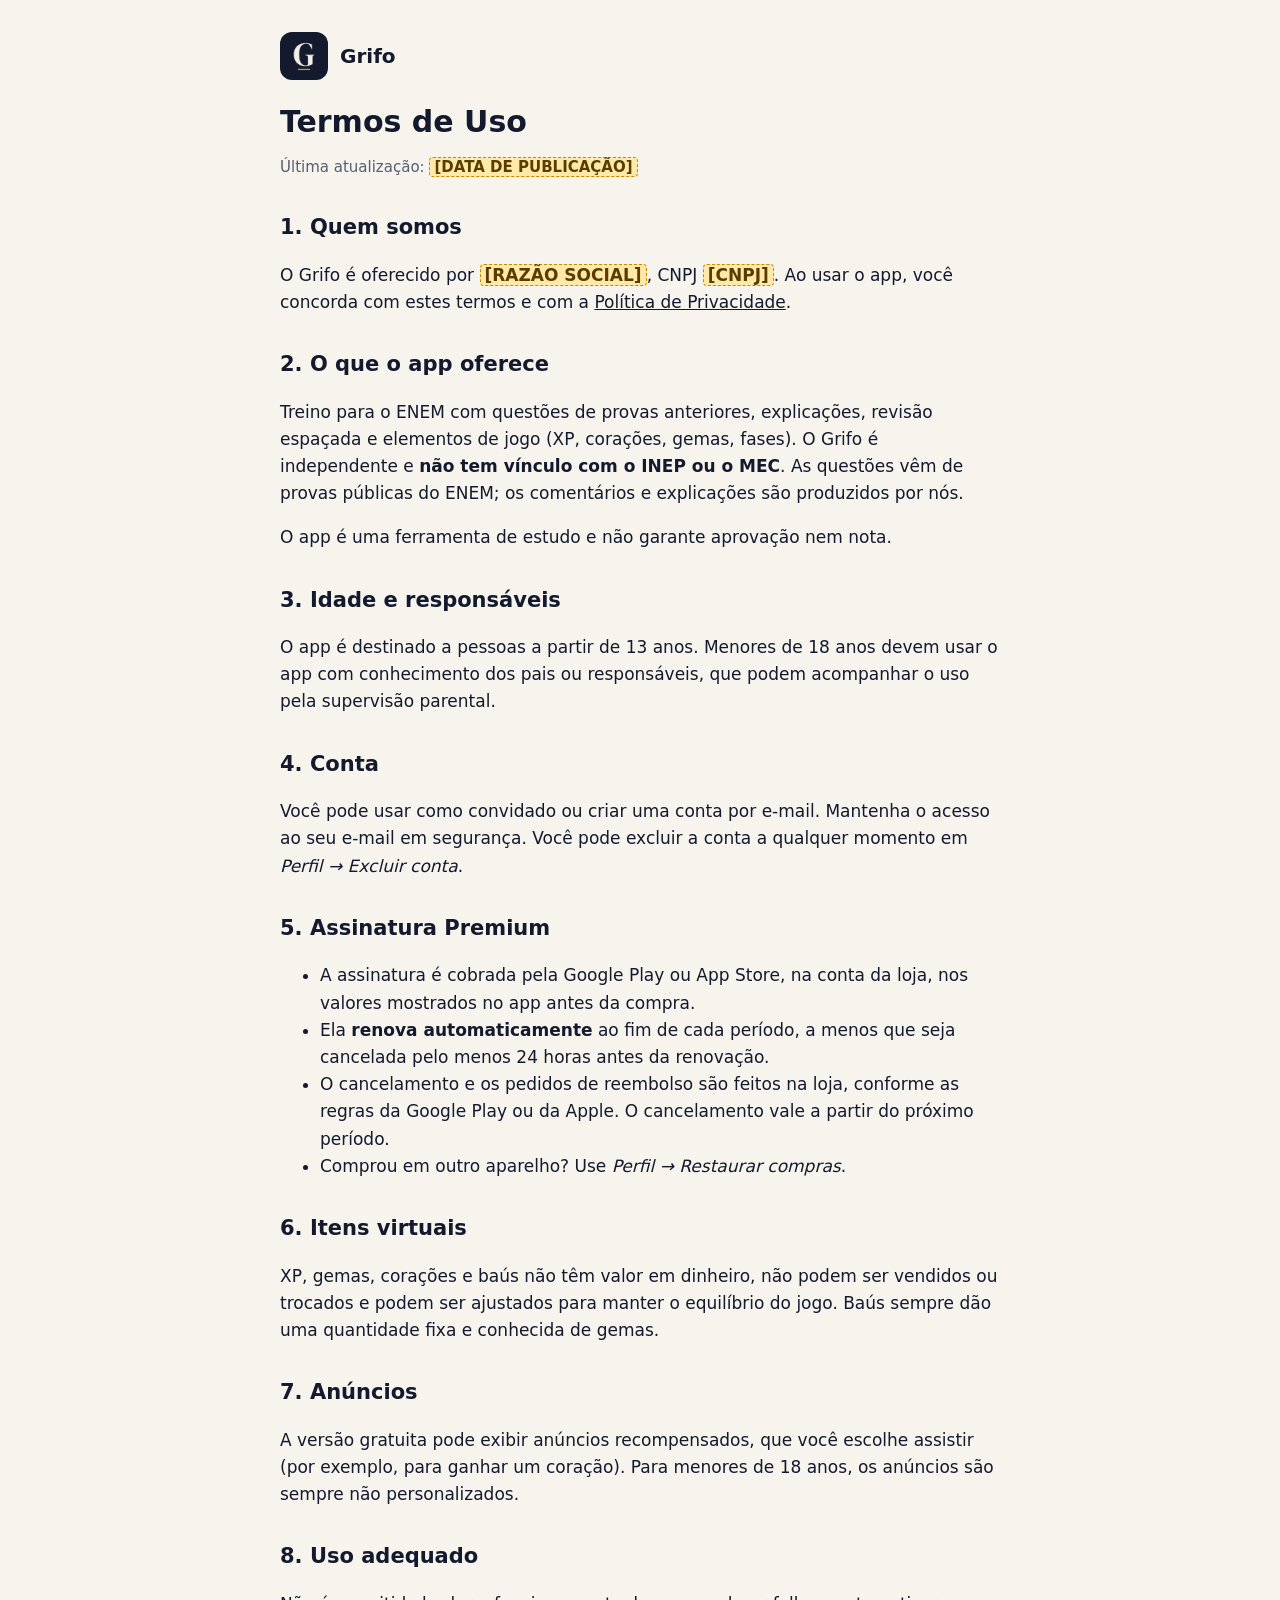
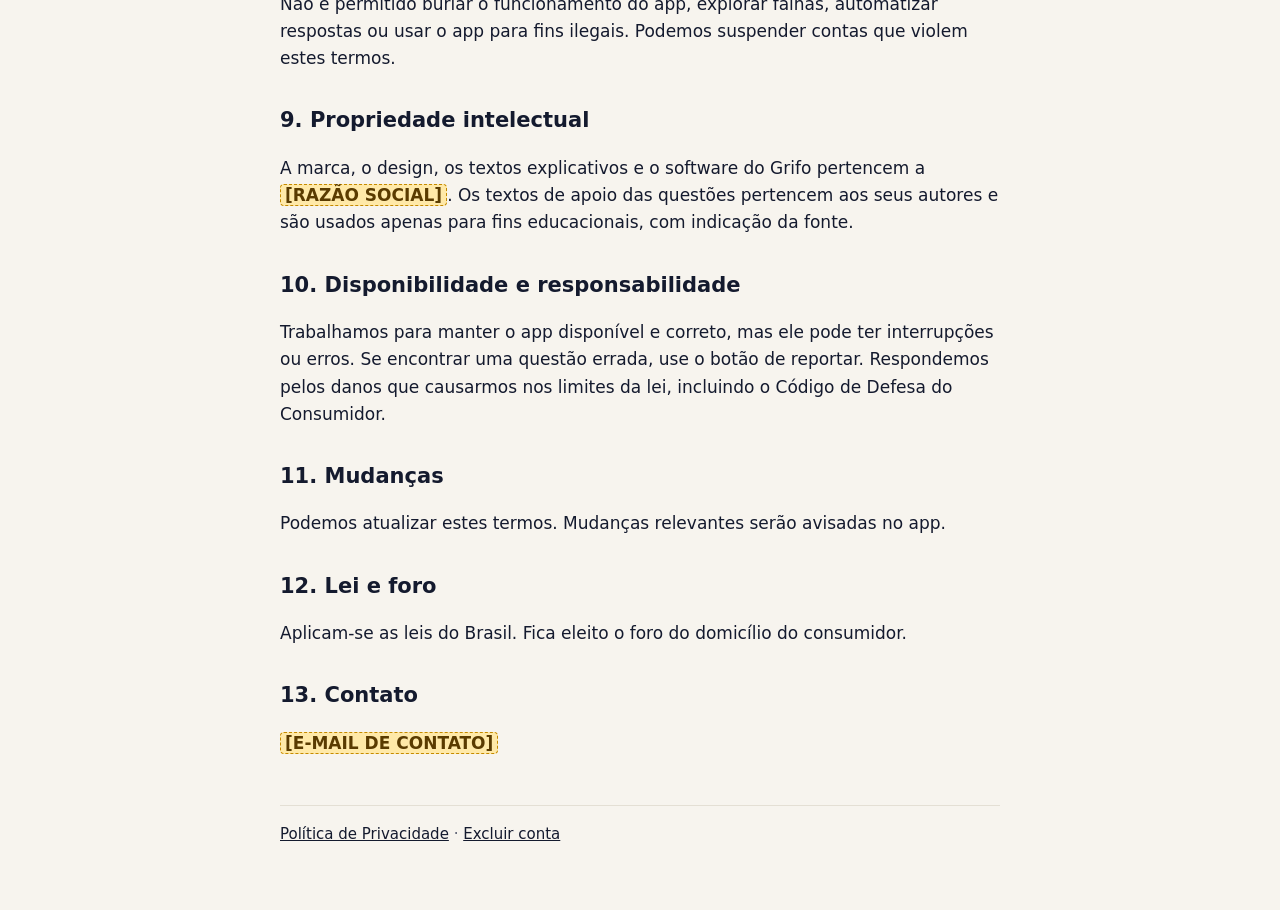
==== termos.html @ 4a7061a9 "Site público do Grifo: privacidade, termos, excluir conta e área do responsável Co-Authored-By: Clau" ====
<!doctype html>
<html lang="pt-BR">
<head>
<meta charset="utf-8"><meta name="viewport" content="width=device-width,initial-scale=1">
<title>Termos de Uso · Grifo</title>
<link rel="stylesheet" href="legal.css">
</head>
<body><main>
<!-- RASCUNHO: troque todos os trechos marcados com class="pendente" e peça revisão jurídica antes de publicar. -->
<header><img src="icone.png" alt=""><b>Grifo</b></header>
<h1>Termos de Uso</h1>
<p class="muted">Última atualização: <span class="pendente">[DATA DE PUBLICAÇÃO]</span></p>

<h2>1. Quem somos</h2>
<p>O Grifo é oferecido por <span class="pendente">[RAZÃO SOCIAL]</span>, CNPJ <span class="pendente">[CNPJ]</span>. Ao usar o app, você concorda com estes termos e com a <a href="privacidade.html">Política de Privacidade</a>.</p>

<h2>2. O que o app oferece</h2>
<p>Treino para o ENEM com questões de provas anteriores, explicações, revisão espaçada e elementos de jogo (XP, corações, gemas, fases). O Grifo é independente e <b>não tem vínculo com o INEP ou o MEC</b>. As questões vêm de provas públicas do ENEM; os comentários e explicações são produzidos por nós.</p>
<p>O app é uma ferramenta de estudo e não garante aprovação nem nota.</p>

<h2>3. Idade e responsáveis</h2>
<p>O app é destinado a pessoas a partir de 13 anos. Menores de 18 anos devem usar o app com conhecimento dos pais ou responsáveis, que podem acompanhar o uso pela supervisão parental.</p>

<h2>4. Conta</h2>
<p>Você pode usar como convidado ou criar uma conta por e-mail. Mantenha o acesso ao seu e-mail em segurança. Você pode excluir a conta a qualquer momento em <i>Perfil → Excluir conta</i>.</p>

<h2>5. Assinatura Premium</h2>
<ul>
<li>A assinatura é cobrada pela Google Play ou App Store, na conta da loja, nos valores mostrados no app antes da compra.</li>
<li>Ela <b>renova automaticamente</b> ao fim de cada período, a menos que seja cancelada pelo menos 24 horas antes da renovação.</li>
<li>O cancelamento e os pedidos de reembolso são feitos na loja, conforme as regras da Google Play ou da Apple. O cancelamento vale a partir do próximo período.</li>
<li>Comprou em outro aparelho? Use <i>Perfil → Restaurar compras</i>.</li>
</ul>

<h2>6. Itens virtuais</h2>
<p>XP, gemas, corações e baús não têm valor em dinheiro, não podem ser vendidos ou trocados e podem ser ajustados para manter o equilíbrio do jogo. Baús sempre dão uma quantidade fixa e conhecida de gemas.</p>

<h2>7. Anúncios</h2>
<p>A versão gratuita pode exibir anúncios recompensados, que você escolhe assistir (por exemplo, para ganhar um coração). Para menores de 18 anos, os anúncios são sempre não personalizados.</p>

<h2>8. Uso adequado</h2>
<p>Não é permitido burlar o funcionamento do app, explorar falhas, automatizar respostas ou usar o app para fins ilegais. Podemos suspender contas que violem estes termos.</p>

<h2>9. Propriedade intelectual</h2>
<p>A marca, o design, os textos explicativos e o software do Grifo pertencem a <span class="pendente">[RAZÃO SOCIAL]</span>. Os textos de apoio das questões pertencem aos seus autores e são usados apenas para fins educacionais, com indicação da fonte.</p>

<h2>10. Disponibilidade e responsabilidade</h2>
<p>Trabalhamos para manter o app disponível e correto, mas ele pode ter interrupções ou erros. Se encontrar uma questão errada, use o botão de reportar. Respondemos pelos danos que causarmos nos limites da lei, incluindo o Código de Defesa do Consumidor.</p>

<h2>11. Mudanças</h2>
<p>Podemos atualizar estes termos. Mudanças relevantes serão avisadas no app.</p>

<h2>12. Lei e foro</h2>
<p>Aplicam-se as leis do Brasil. Fica eleito o foro do domicílio do consumidor.</p>

<h2>13. Contato</h2>
<p><span class="pendente">[E-MAIL DE CONTATO]</span></p>

<footer class="muted"><a href="privacidade.html">Política de Privacidade</a> · <a href="excluir-conta.html">Excluir conta</a></footer>
</main></body>
</html>
---- legal.css ----
:root{--ink:#141A2E;--ink-2:#585E70;--pen:#141A2E;--paper:#F7F4EE;--line:#E4DFD4;--marca:#F2C94C;color-scheme:light}
@media (prefers-color-scheme:dark){:root{--ink:#F4EFE6;--ink-2:#ABAFBD;--pen:#F2C94C;--paper:#0E1322;--line:#2A3147;--marca:#E2B93B;color-scheme:dark}}
*{box-sizing:border-box}
body{margin:0;background:var(--paper);color:var(--ink);font:17px/1.6 system-ui,-apple-system,"Segoe UI",Roboto,sans-serif}
main{max-width:760px;margin:0 auto;padding:32px 20px 64px}
header{display:flex;align-items:center;gap:12px;margin-bottom:24px}
header img{width:48px;height:48px;border-radius:12px}
header b{font-size:20px}
h1{font-size:30px;line-height:1.2;margin:8px 0 4px}
h2{font-size:21px;margin:32px 0 8px}
p,li{color:var(--ink)}
.muted{color:var(--ink-2);font-size:15px}
a{color:var(--pen)}
mark{background:var(--marca);color:#16213A;padding:0 3px}
.pendente{background:#FFE9A8;color:#5A3B00;border:1px dashed #C58A00;border-radius:4px;padding:0 4px;font-weight:600}
table{border-collapse:collapse;width:100%;font-size:15px}
th,td{border:1px solid var(--line);padding:8px;text-align:left;vertical-align:top}
.tabela{overflow-x:auto}
footer{margin-top:48px;border-top:1px solid var(--line);padding-top:16px}
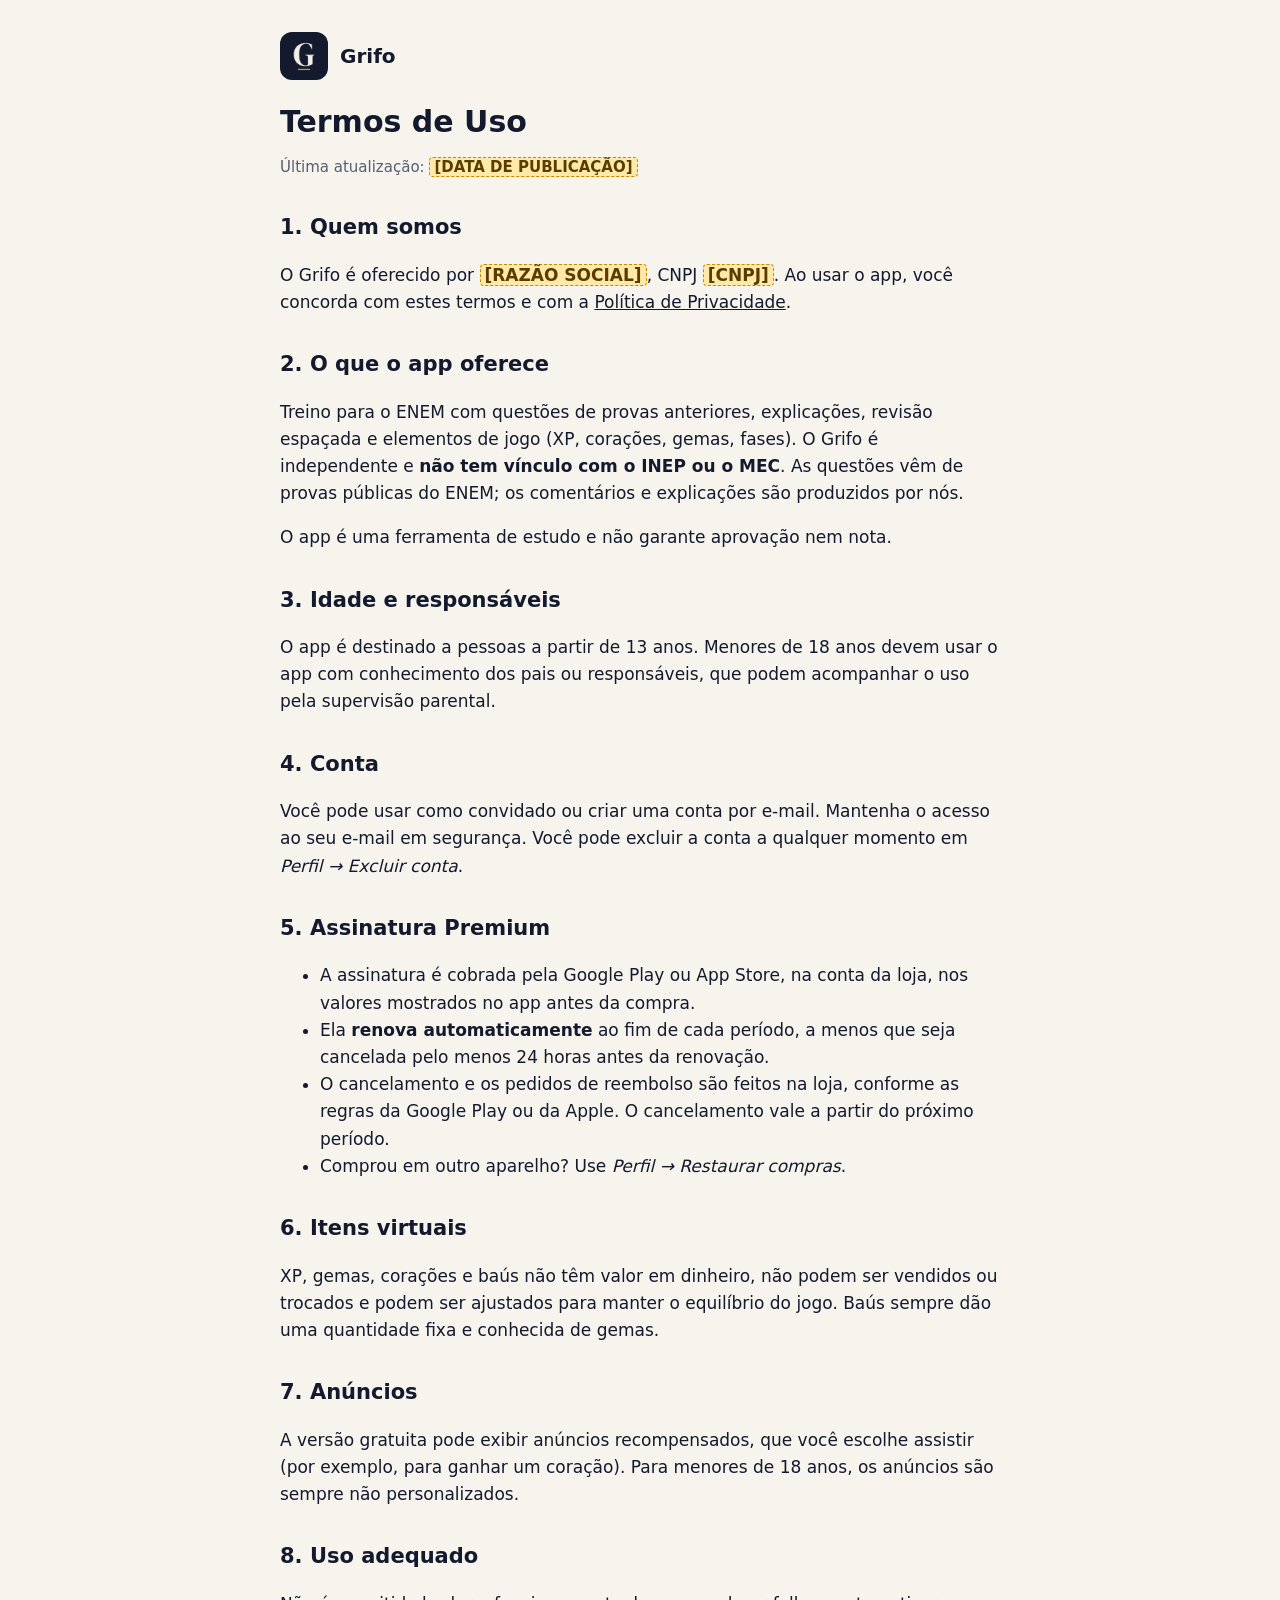
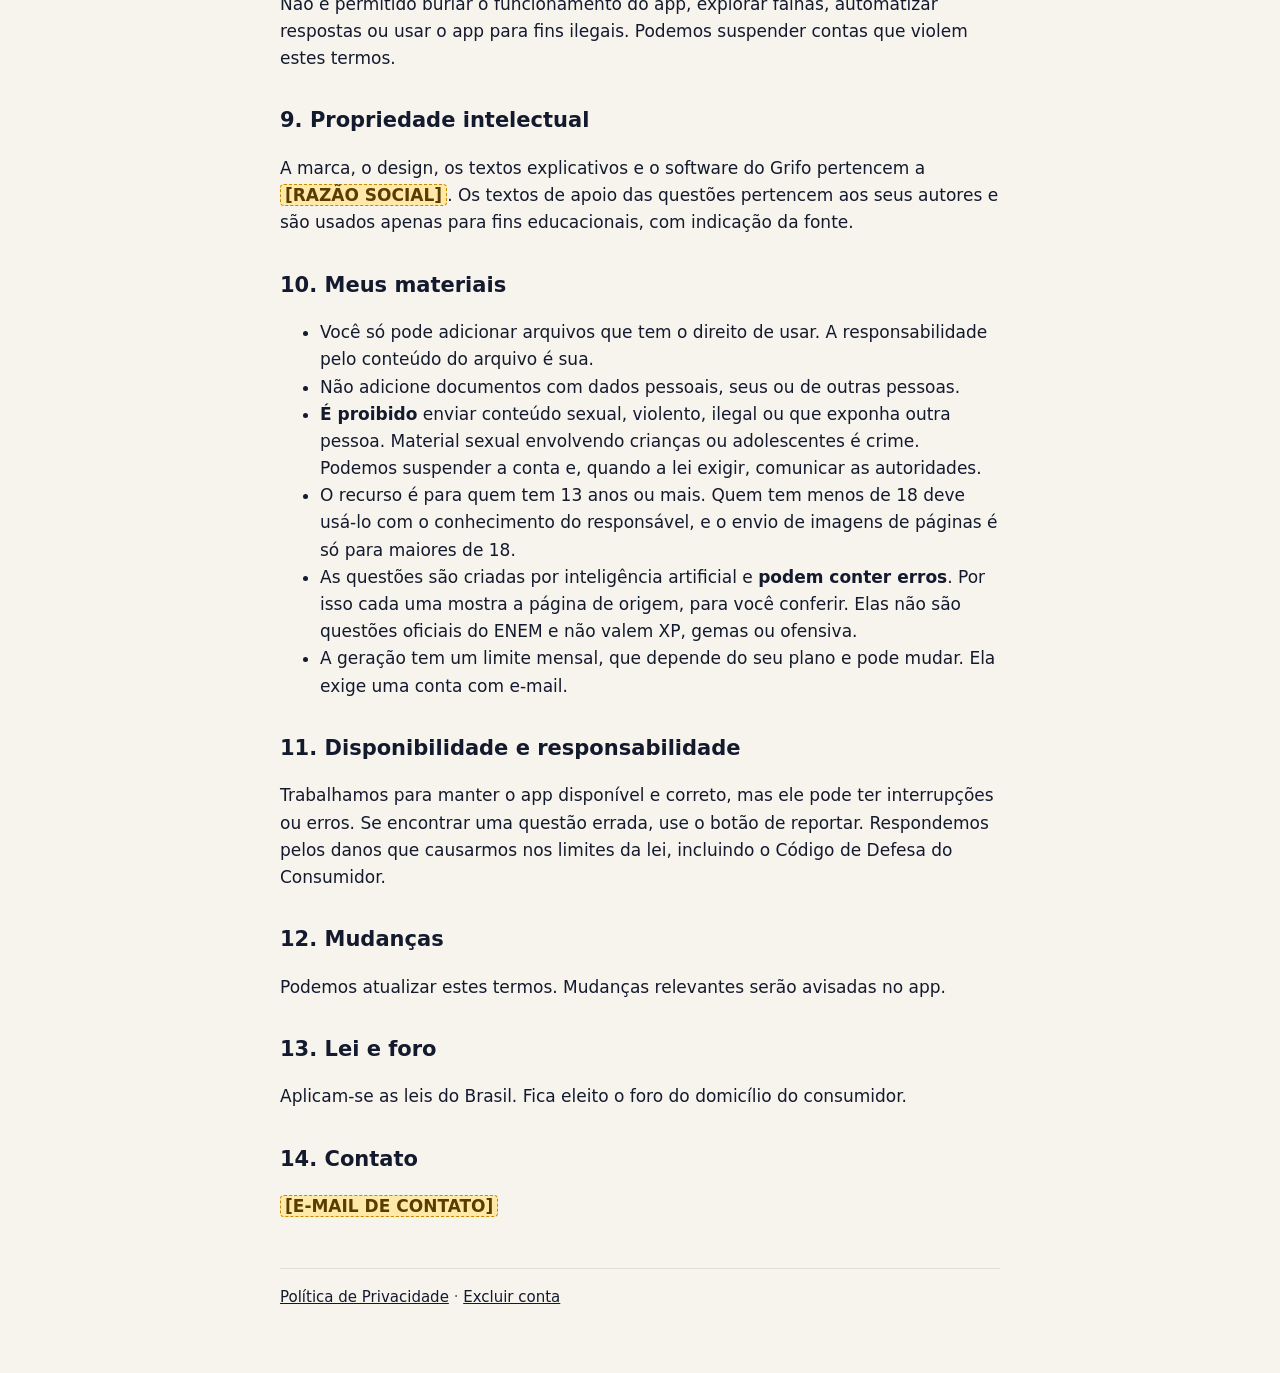
==== commit 8e71b0a4: "Meus materiais: política de privacidade e termos com IA e proteções para menores Co-Authored-By: Cla" ====
--- a/termos.html
+++ b/termos.html
@@ -44,16 +44,26 @@
 <h2>9. Propriedade intelectual</h2>
 <p>A marca, o design, os textos explicativos e o software do Grifo pertencem a <span class="pendente">[RAZÃO SOCIAL]</span>. Os textos de apoio das questões pertencem aos seus autores e são usados apenas para fins educacionais, com indicação da fonte.</p>
 
-<h2>10. Disponibilidade e responsabilidade</h2>
+<h2>10. Meus materiais</h2>
+<ul>
+<li>Você só pode adicionar arquivos que tem o direito de usar. A responsabilidade pelo conteúdo do arquivo é sua.</li>
+<li>Não adicione documentos com dados pessoais, seus ou de outras pessoas.</li>
+<li><b>É proibido</b> enviar conteúdo sexual, violento, ilegal ou que exponha outra pessoa. Material sexual envolvendo crianças ou adolescentes é crime. Podemos suspender a conta e, quando a lei exigir, comunicar as autoridades.</li>
+<li>O recurso é para quem tem 13 anos ou mais. Quem tem menos de 18 deve usá-lo com o conhecimento do responsável, e o envio de imagens de páginas é só para maiores de 18.</li>
+<li>As questões são criadas por inteligência artificial e <b>podem conter erros</b>. Por isso cada uma mostra a página de origem, para você conferir. Elas não são questões oficiais do ENEM e não valem XP, gemas ou ofensiva.</li>
+<li>A geração tem um limite mensal, que depende do seu plano e pode mudar. Ela exige uma conta com e-mail.</li>
+</ul>
+
+<h2>11. Disponibilidade e responsabilidade</h2>
 <p>Trabalhamos para manter o app disponível e correto, mas ele pode ter interrupções ou erros. Se encontrar uma questão errada, use o botão de reportar. Respondemos pelos danos que causarmos nos limites da lei, incluindo o Código de Defesa do Consumidor.</p>
 
-<h2>11. Mudanças</h2>
+<h2>12. Mudanças</h2>
 <p>Podemos atualizar estes termos. Mudanças relevantes serão avisadas no app.</p>
 
-<h2>12. Lei e foro</h2>
+<h2>13. Lei e foro</h2>
 <p>Aplicam-se as leis do Brasil. Fica eleito o foro do domicílio do consumidor.</p>
 
-<h2>13. Contato</h2>
+<h2>14. Contato</h2>
 <p><span class="pendente">[E-MAIL DE CONTATO]</span></p>
 
 <footer class="muted"><a href="privacidade.html">Política de Privacidade</a> · <a href="excluir-conta.html">Excluir conta</a></footer>
